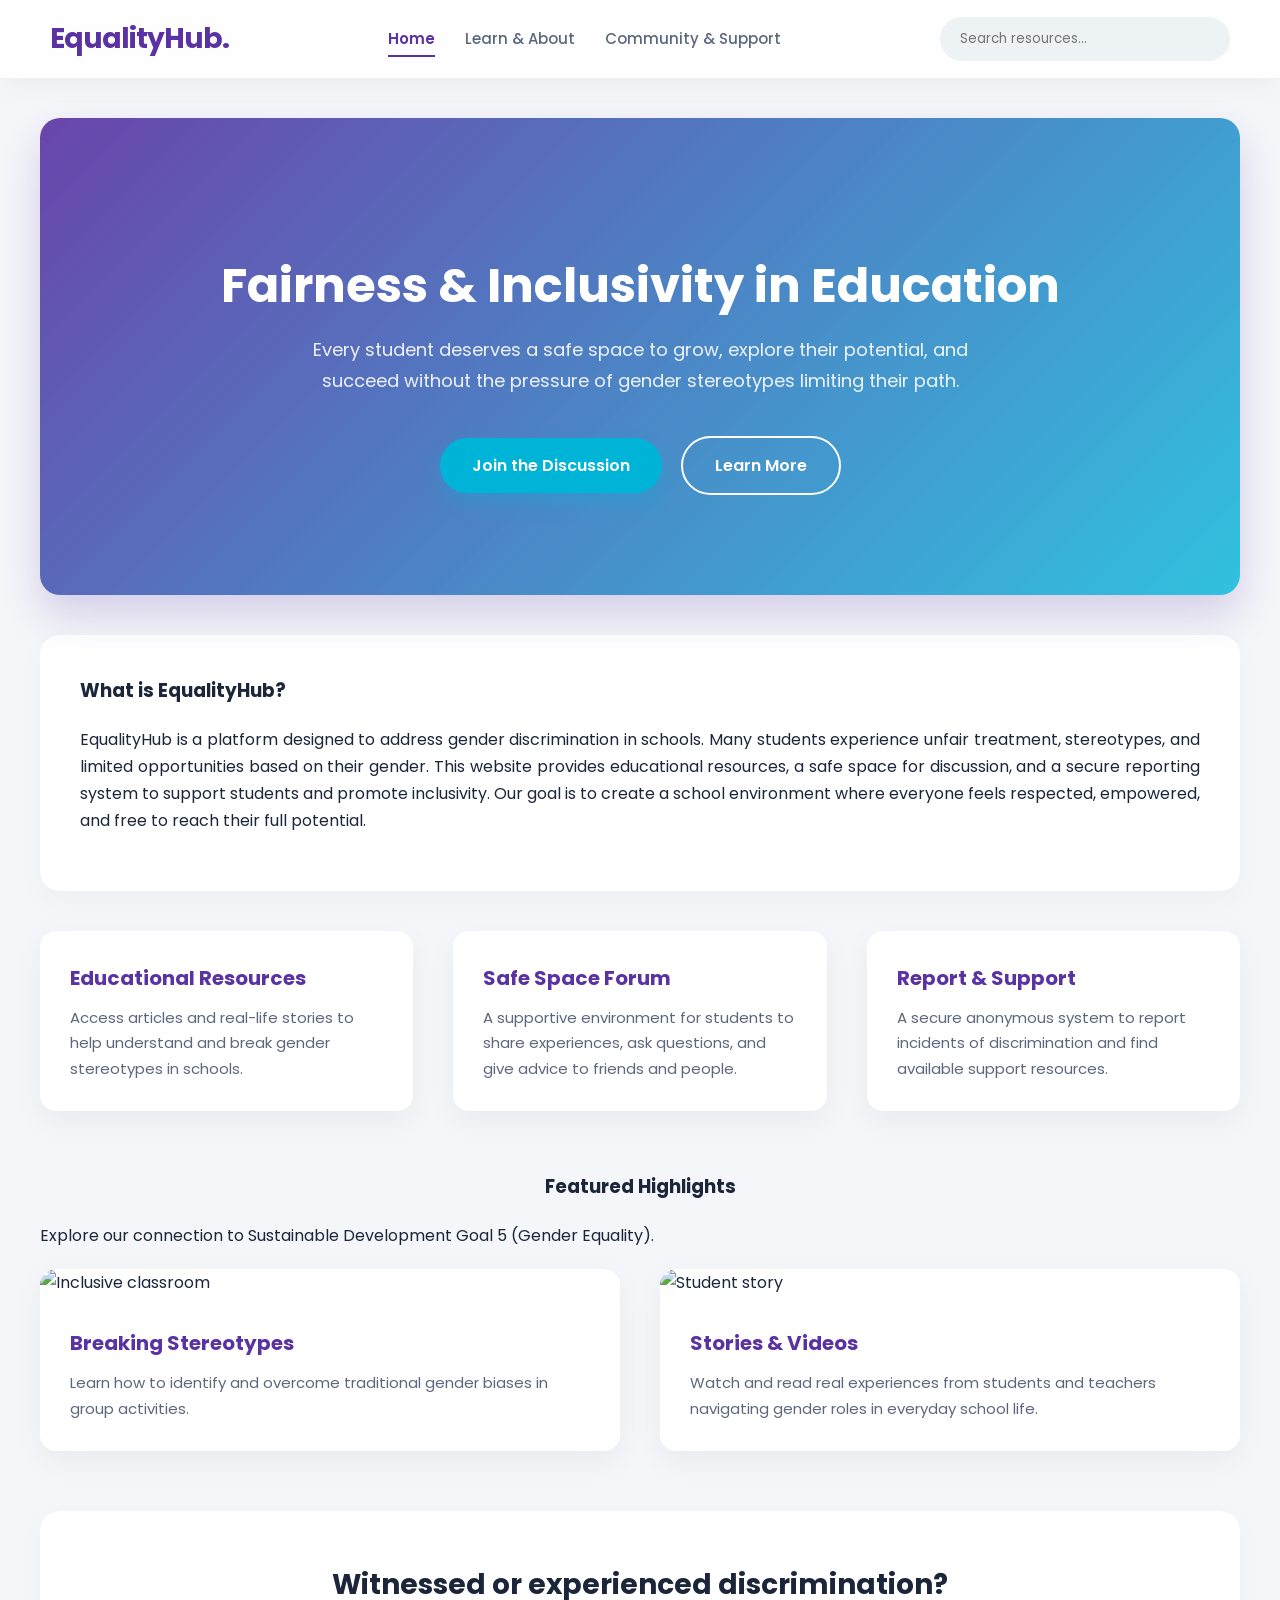
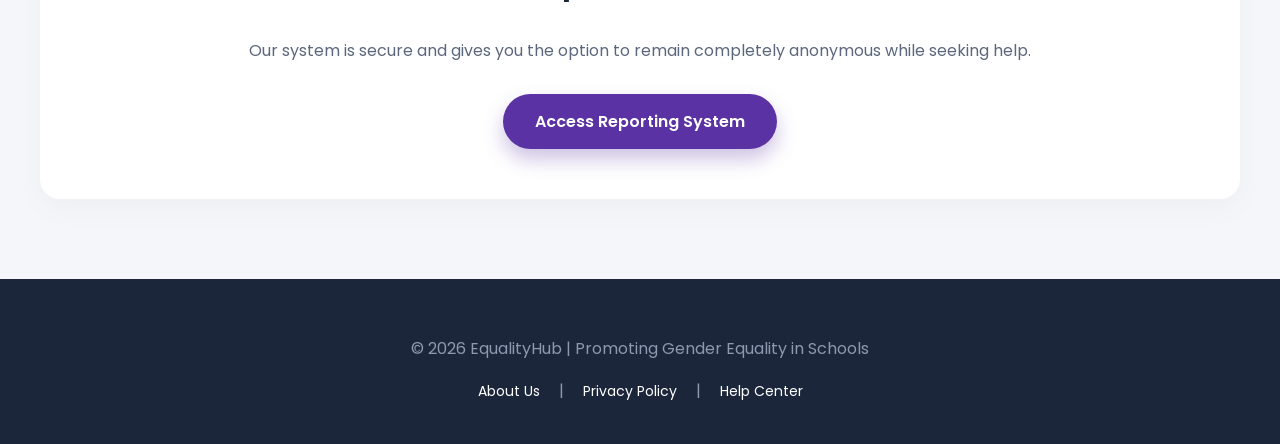
==== index.html @ 15d588fb "Week 3" ====
<!DOCTYPE html>
<html lang="en">

<head>
    <meta charset="UTF-8">
    <meta name="viewport" content="width=device-width, initial-scale=1.0">
    <title>EqualityHub | Gender Equality in Schools</title>
    <link rel="stylesheet" href="style.css">
</head>

<body>
    <header>
        <h1>EqualityHub.</h1>
        <nav>
            <a href="index.html" class="active">Home</a>
            <a href="learn.html">Learn & About</a>
            <a href="community.html">Community & Support</a>
        </nav>
        <div>
            <form action="#" method="GET">
                <input type="text" name="search" placeholder="Search resources...">
            </form>
        </div>
    </header>
    <main class="container">
        <section class="hero" style="margin-bottom: 40px;">
            <h2>Fairness & Inclusivity in Education</h2>
            <p>Every student deserves a safe space to grow, explore their potential, and <br> succeed without the
                pressure of gender stereotypes limiting their path.</p>
            <a href="community.html" class="btn">Join the Discussion</a>
            <a href="learn.html" class="btn btn-secondary">Learn More</a>
        </section>
        <section class="panel" style="margin-bottom: 40px;">
            <h3>What is EqualityHub?</h3>
            <p>
                EqualityHub is a platform designed to address gender discrimination in schools. Many students experience
                unfair treatment, stereotypes, and limited opportunities based on their gender. This website provides
                educational resources, a safe space for discussion, and a secure reporting system to support students
                and promote inclusivity. Our goal is to create a school environment where everyone feels respected,
                empowered, and free to reach their full potential.
            </p>
        </section>
        <section class="grid" style="margin-bottom: 60px;">
            <div class="card">
                <div class="card-content">
                    <h4>Educational Resources</h4>
                    <p>Access articles and real-life stories to help understand and break gender stereotypes in schools.
                    </p>
                </div>
            </div>
            <div class="card">
                <div class="card-content">
                    <h4>Safe Space Forum</h4>
                    <p>A supportive environment for students to share experiences, ask questions, and give advice to
                        friends and people.</p>
                </div>
            </div>
            <div class="card">
                <div class="card-content">
                    <h4>Report & Support</h4>
                    <p>A secure anonymous system to report incidents of discrimination and find available support
                        resources.</p>
                </div>
            </div>
        </section>
        <section style="margin-bottom: 60px;">
            <div style="text-align: center; margin-bottom: 20px;">
                <h3>Featured Highlights</h3>
                <p>Explore our connection to Sustainable Development Goal 5 (Gender Equality).</p>
            </div>
            <div class="grid">
                <a href="learn.html" style="text-decoration: none; color: inherit;">
                    <div class="card">
                        <img src="https://images.unsplash.com/photo-1522202176988-66273c2fd55f?auto=format&fit=crop&w=600&q=80"
                            alt="Inclusive classroom">
                        <div class="card-content">
                            <h4>Breaking Stereotypes</h4>
                            <p>Learn how to identify and overcome traditional gender biases in group activities.</p>
                        </div>
                    </div>
                </a>
                <a href="community.html" style="text-decoration: none; color: inherit;">
                    <div class="card">
                        <img src="https://images.unsplash.com/photo-1511629091441-ee46146481b6?auto=format&fit=crop&w=600&q=80"
                            alt="Student story">
                        <div class="card-content">
                            <h4>Stories & Videos</h4>
                            <p>Watch and read real experiences from students and teachers navigating gender roles in
                                everyday school life.</p>
                        </div>
                    </div>
                </a>
            </div>
        </section>
        <section class="cta-box">
            <h3>Witnessed or experienced discrimination?</h3>
            <p>Our system is secure and gives you the option to remain completely anonymous while seeking help.</p>
            <a href="community.html" class="btn btn-cta">Access Reporting System</a>
        </section>
    </main>
    <footer
        style="display: flex; flex-direction: column; align-items: center; justify-content: center; text-align: center;">
        <p style="text-align: center; margin-bottom: 15px;">&copy; 2026 EqualityHub | Promoting Gender Equality in
            Schools</p>
        <div>
            <a href="learn.html">About Us</a> |
            <a href="learn.html">Privacy Policy</a> |
            <a href="learn.html">Help Center</a>
        </div>
    </footer>
</body>

</html>
---- style.css ----
@import url('https://fonts.googleapis.com/css2?family=Poppins:wght@300;400;500;600;700&display=swap');

:root {
    --primary: #5a32a3;
    --primary-light: #7c4dff;
    --accent: #00b4d8;
    --accent-hover: #0096c7;
    --bg-main: #f4f6f9;
    --text-dark: #1b263b;
    --text-muted: #5c677d;
    --card-bg: #ffffff;
}

body {
    font-family: 'Poppins', sans-serif;
    margin: 0;
    padding: 0;
    background-color: var(--bg-main);
    color: var(--text-dark);
    line-height: 1.7;
}

p {
    text-align: justify;
    text-justify: inter-word;
    hyphens: auto;
}

/* --- Header & Navigation --- */
header {
    background: rgba(255, 255, 255, 0.85);
    backdrop-filter: blur(10px);
    padding: 15px 50px;
    display: flex;
    justify-content: space-between;
    align-items: center;
    position: sticky;
    top: 0;
    z-index: 1000;
    box-shadow: 0 4px 30px rgba(0, 0, 0, 0.05);
}

header h1 {
    margin: 0;
    font-size: 28px;
    font-weight: 700;
    color: var(--primary);
    letter-spacing: -1px;
}

header input {
    padding: 12px 20px;
    border: none;
    border-radius: 30px;
    background-color: #edf2f4;
    font-family: 'Poppins', sans-serif;
    outline: none;
    width: 250px;
    transition: all 0.3s;
}

header input:focus {
    background-color: #fff;
    box-shadow: 0 0 0 2px var(--primary-light);
}

nav {
    display: flex;
    gap: 30px;
}

nav a {
    color: var(--text-muted);
    text-decoration: none;
    font-weight: 500;
    font-size: 15px;
    transition: all 0.3s;
    position: relative;
}

nav a::after {
    content: '';
    position: absolute;
    width: 0;
    height: 2px;
    bottom: -5px;
    left: 0;
    background-color: var(--primary);
    transition: width 0.3s;
}

nav a:hover,
nav a.active {
    color: var(--primary);
    font-weight: 600;
}

nav a:hover::after,
nav a.active::after {
    width: 100%;
}

/* --- Global Layout --- */
.container {
    max-width: 1200px;
    margin: 40px auto;
    padding: 0 20px;
}

html {
    scroll-behavior: smooth;
}

/* --- Hero Section --- */
.hero {
    position: relative;
    padding: 100px 40px;
    text-align: center;
    border-radius: 20px;
    margin-bottom: 60px;
    background: linear-gradient(135deg, rgba(90, 50, 163, 0.9), rgba(0, 180, 216, 0.8)), url('https://images.unsplash.com/photo-1577896851231-70ef18881754?auto=format&fit=crop&w=1200&q=80') center/cover;
    color: white;
    box-shadow: 0 20px 40px rgba(90, 50, 163, 0.2);
    overflow: hidden;
}

.hero h2 {
    font-size: 48px;
    margin-bottom: 20px;
    font-weight: 700;
    line-height: 1.2;
}

.hero p {
    font-size: 18px;
    max-width: 700px;
    margin: 0 auto 40px auto;
    opacity: 0.9;
    text-align: center;
}

/* --- Buttons --- */
.btn {
    display: inline-block;
    padding: 14px 32px;
    background-color: var(--accent);
    color: white;
    text-decoration: none;
    border-radius: 30px;
    font-weight: 600;
    border: none;
    cursor: pointer;
    box-shadow: 0 10px 20px rgba(0, 180, 216, 0.3);
    transition: all 0.3s ease;
}

.btn:hover {
    background-color: var(--accent-hover);
    transform: translateY(-3px);
    box-shadow: 0 15px 25px rgba(0, 180, 216, 0.4);
}

.btn-secondary {
    background-color: transparent;
    border: 2px solid white;
    box-shadow: none;
    margin-left: 15px;
}

.btn-secondary:hover {
    background-color: white;
    color: var(--primary);
}

/* --- Cards & Grids --- */
.grid {
    display: grid;
    grid-template-columns: repeat(auto-fit, minmax(320px, 1fr));
    gap: 40px;
    margin-bottom: 60px;
}

.card {
    background-color: var(--card-bg);
    border-radius: 16px;
    overflow: hidden;
    box-shadow: 0 10px 30px rgba(0, 0, 0, 0.05);
    transition: transform 0.3s ease;
}

.card:hover {
    transform: translateY(-10px);
}

.card img {
    width: 100%;
    height: 200px;
    object-fit: cover;
}

.card-content {
    padding: 30px;
}

.card-content h4 {
    margin: 0 0 10px 0;
    color: var(--primary);
    font-size: 20px;
}

.card-content p {
    margin: 0;
    color: var(--text-muted);
    font-size: 15px;
    text-align: left;
}

/* --- Page Headers & Panels --- */
.page-header {
    text-align: center;
    padding: 60px 20px;
    background: linear-gradient(135deg, rgba(90, 50, 163, 0.05), rgba(0, 180, 216, 0.05));
    border-radius: 20px;
    margin-bottom: 40px;
}

.page-header h2 {
    color: var(--primary);
    font-size: 36px;
    margin: 0 0 10px 0;
    font-weight: 700;
}

.page-header p {
    text-align: center;
    margin: 0 auto;
    color: var(--text-muted);
}

.split-layout {
    display: grid;
    grid-template-columns: 1.2fr 0.8fr;
    gap: 40px;
    align-items: start;
}

.panel {
    background: var(--card-bg);
    padding: 40px;
    border-radius: 20px;
    box-shadow: 0 10px 30px rgba(0, 0, 0, 0.03);
    transition: box-shadow 0.3s ease;
}

.panel:hover {
    box-shadow: 0 15px 40px rgba(0, 0, 0, 0.06);
}

.panel h3 {
    margin-top: 0;
}

/* --- CTA Box --- */
.cta-box {
    background: white;
    border-radius: 20px;
    padding: 50px;
    text-align: center;
    box-shadow: 0 10px 30px rgba(0, 0, 0, 0.03);
    margin-top: 20px;
}

.cta-box h3 {
    font-size: 28px;
    color: var(--text-dark);
    margin-top: 0;
}

.cta-box p {
    color: var(--text-muted);
    font-size: 16px;
    margin-bottom: 30px;
    text-align: center;
    max-width: 800px;
    margin-left: auto;
    margin-right: auto;
}

.btn-cta {
    background-color: var(--primary) !important;
    box-shadow: 0 10px 20px rgba(90, 50, 163, 0.3) !important;
}

/* --- Community Forum --- */
.forum-post {
    display: flex;
    gap: 20px;
    padding: 20px 0;
    border-bottom: 1px solid #edf2f4;
}

.forum-post:last-child {
    border-bottom: none;
}

.avatar {
    width: 50px;
    height: 50px;
    border-radius: 50%;
    object-fit: cover;
    background-color: #e2e8f0;
}

.post-content h5 {
    margin: 0 0 5px 0;
    font-size: 18px;
    color: var(--text-dark);
}

.post-meta {
    font-size: 13px;
    color: var(--text-muted);
}

.tag {
    background: rgba(0, 180, 216, 0.1);
    color: var(--accent-hover);
    padding: 3px 10px;
    border-radius: 12px;
    font-size: 12px;
    font-weight: 600;
}

/* --- Forms --- */
.form-group {
    margin-bottom: 20px;
}

.form-group label {
    display: block;
    margin-bottom: 8px;
    font-weight: 500;
    font-size: 14px;
    color: var(--text-dark);
}

.form-control {
    width: 100%;
    padding: 14px 15px;
    border: 1px solid #e2e8f0;
    border-radius: 10px;
    font-family: inherit;
    font-size: 14px;
    background: #f8f9fa;
    transition: all 0.3s;
    box-sizing: border-box;
}

.form-control:focus {
    outline: none;
    border-color: var(--primary-light);
    background: white;
    box-shadow: 0 0 0 3px rgba(124, 77, 255, 0.1);
}

textarea.form-control {
    resize: vertical;
    min-height: 120px;
}

/* --- Learn & About Page Specifics --- */
.learn-page p {
    text-align: left;
    max-width: 850px;
}

.learn-hero {
    padding: 90px 40px;
    background:
        linear-gradient(135deg, rgba(90, 50, 163, 0.92), rgba(0, 180, 216, 0.78)),
        url("https://images.unsplash.com/photo-1529156069898-49953e39b3ac?auto=format&fit=crop&w=1400&q=80") center/cover;
    color: white;
}

.learn-hero h2 {
    color: white;
}

.learn-hero p {
    text-align: center;
    max-width: 780px;
    font-size: 17px;
    color: rgba(255, 255, 255, 0.92);
}

.eyebrow,
.section-label {
    display: inline-block;
    color: var(--accent-hover);
    font-size: 13px;
    font-weight: 700;
    letter-spacing: 1px;
    text-transform: uppercase;
    margin-bottom: 10px;
}

.learn-hero .eyebrow {
    color: white;
    background: rgba(255, 255, 255, 0.18);
    padding: 7px 14px;
    border-radius: 30px;
}

.about-box,
.learn-section,
.quick-links,
.website-features {
    background: var(--card-bg);
    padding: 45px;
    margin: 35px 0;
    border-radius: 24px;
    box-shadow: 0 10px 30px rgba(0, 0, 0, 0.05);
    overflow: hidden;
}

.about-box,
.learn-section {
    display: grid;
    grid-template-columns: 1.1fr 0.9fr;
    gap: 35px;
    align-items: center;
}

.about-box h2,
.quick-links h2,
.learn-section h2,
.website-features h2 {
    color: var(--primary);
    font-size: 30px;
    margin: 0 0 15px;
}

.quick-links {
    text-align: center;
}

.quick-links>p {
    text-align: center;
    max-width: 760px;
    margin: 0 auto;
}

.card-grid,
.feature-grid,
.impact-grid {
    display: grid;
    grid-template-columns: repeat(auto-fit, minmax(240px, 1fr));
    gap: 22px;
    margin-top: 28px;
}

.learn-card {
    background: linear-gradient(135deg, #ffffff, #f2eeff);
    padding: 28px;
    border-radius: 18px;
    text-decoration: none;
    color: var(--text-dark);
    border: 1px solid rgba(90, 50, 163, 0.08);
    transition: all 0.3s ease;
    text-align: left;
}

.learn-card:hover {
    transform: translateY(-7px);
    box-shadow: 0 14px 28px rgba(90, 50, 163, 0.12);
}

.learn-card span {
    display: inline-block;
    color: var(--primary-light);
    font-weight: 700;
    margin-bottom: 12px;
}

.learn-card h3,
.feature-card h3,
.impact-grid h3 {
    color: var(--primary);
    margin: 0 0 10px;
}

.learn-card p,
.feature-card p,
.impact-grid p {
    margin: 0;
    color: var(--text-muted);
    text-align: left;
}

.example-box {
    margin-top: 25px;
    background: #f7fbff;
    border-left: 5px solid var(--accent);
    padding: 22px;
    border-radius: 14px;
}

.example-box h3 {
    margin-top: 0;
    color: var(--primary);
}

.simple-list,
.action-list {
    margin-top: 20px;
    padding-left: 25px;
    line-height: 1.9;
}

.simple-list li,
.action-list li {
    margin-bottom: 8px;
}

.impact-grid div,
.feature-card {
    background: #f8f8ff;
    padding: 25px;
    border-radius: 16px;
    border: 1px solid rgba(90, 50, 163, 0.08);
}

.feature-card {
    border-left: 5px solid var(--primary);
}

.info-section {
    background: var(--card-bg);
    margin: 35px 0;
    padding: 0;
    border-radius: 26px;
    box-shadow: 0 12px 35px rgba(0, 0, 0, 0.05);
    overflow: hidden;
    display: grid;
    grid-template-columns: 1.1fr 0.9fr;
    min-height: 430px;
}

.info-section.reverse {
    grid-template-columns: 0.9fr 1.1fr;
}

.info-section.reverse .info-content {
    order: 2;
}

.info-section.reverse .info-visual {
    order: 1;
}

.info-content {
    padding: 55px 60px;
}

.info-content h2 {
    color: var(--primary);
    font-size: 34px;
    line-height: 1.2;
    margin: 0 0 22px;
}

.info-content p {
    text-align: left;
    color: var(--text-dark);
    font-size: 16px;
    line-height: 1.8;
    max-width: 760px;
}

.info-visual {
    position: relative;
    min-height: 100%;
    background-size: cover;
    background-position: center;
}

.info-visual::before {
    content: "";
    position: absolute;
    inset: 0;
    background: linear-gradient(135deg, rgba(90, 50, 163, 0.65), rgba(0, 180, 216, 0.45));
}

.visual-card {
    position: absolute;
    left: 35px;
    right: 35px;
    bottom: 35px;
    z-index: 2;
    background: rgba(255, 255, 255, 0.9);
    backdrop-filter: blur(12px);
    padding: 24px;
    border-radius: 20px;
}

.visual-card h3 {
    color: var(--primary);
    margin: 0 0 8px;
    font-size: 22px;
}

.visual-card p {
    margin: 0;
    text-align: left;
    color: var(--text-muted);
}

.mini-note {
    margin-top: 25px;
    padding: 22px;
    background: #f7fbff;
    border-left: 5px solid var(--accent);
    border-radius: 14px;
    color: var(--text-dark);
    line-height: 1.7;
}

.impact-mini-grid {
    display: grid;
    grid-template-columns: repeat(3, 1fr);
    gap: 14px;
    margin-top: 25px;
}

.impact-mini-grid div {
    background: #f8f8ff;
    border: 1px solid rgba(90, 50, 163, 0.08);
    padding: 18px;
    border-radius: 16px;
}

.impact-mini-grid strong,
.impact-mini-grid span {
    display: block;
}

.impact-mini-grid strong {
    color: var(--primary);
    margin-bottom: 5px;
}

.impact-mini-grid span {
    color: var(--text-muted);
    font-size: 14px;
}

/* --- Footer --- */
footer {
    background-color: #1b263b;
    color: #8d99ae;
    text-align: center;
    padding: 40px;
    margin-top: 80px;
}

footer a {
    color: white;
    text-decoration: none;
    margin: 0 15px;
    font-size: 14px;
    transition: color 0.3s;
}

footer a:hover {
    color: var(--accent);
}

/* --- Responsive Media Queries --- */
@media (max-width: 900px) {

    .info-section,
    .info-section.reverse {
        grid-template-columns: 1fr;
    }

    .info-section.reverse .info-content,
    .info-section.reverse .info-visual {
        order: initial;
    }

    .info-content {
        padding: 35px;
    }

    .info-visual {
        min-height: 280px;
    }

    .impact-mini-grid {
        grid-template-columns: 1fr;
    }
}

@media (max-width: 768px) {

    .about-box,
    .learn-section {
        grid-template-columns: 1fr;
    }

    .about-box,
    .quick-links,
    .learn-section,
    .website-features {
        padding: 28px;
    }

    .learn-hero {
        padding: 60px 25px;
    }

    .learn-hero h2 {
        font-size: 30px;
    }
}
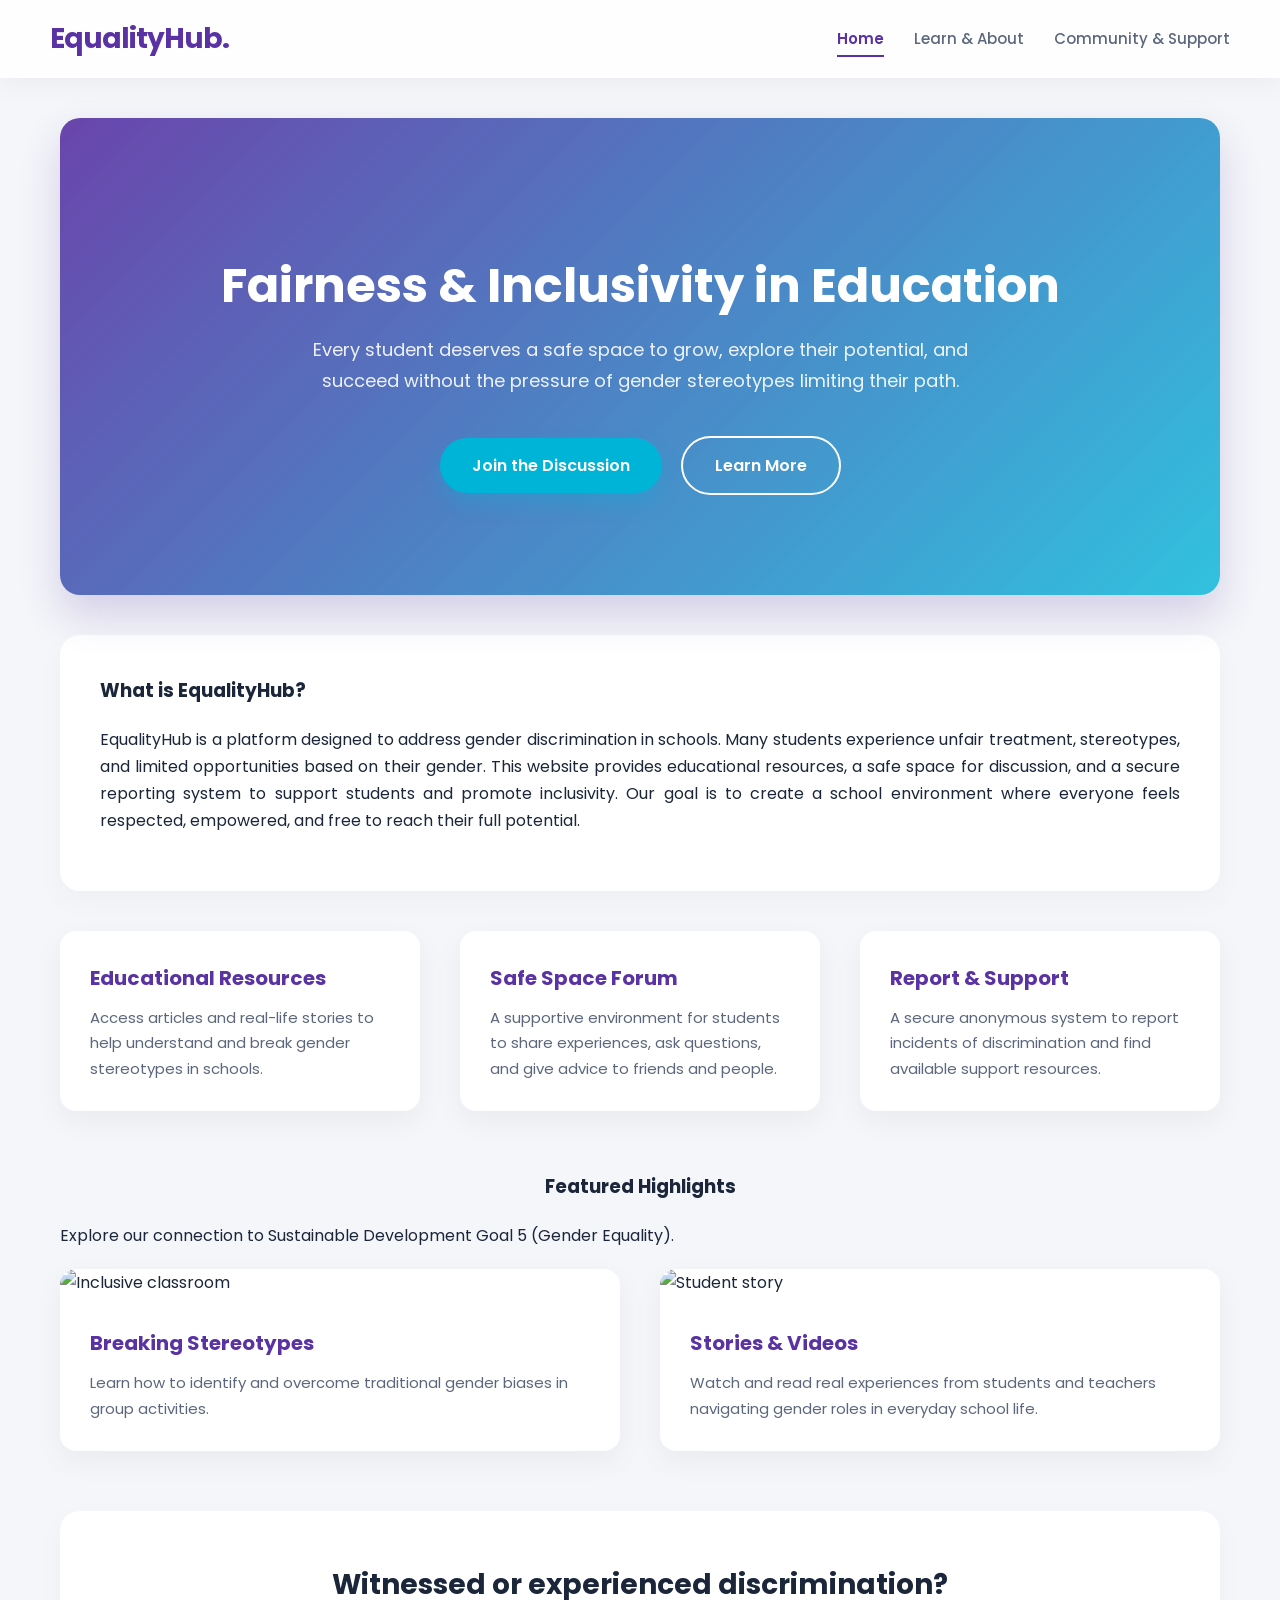
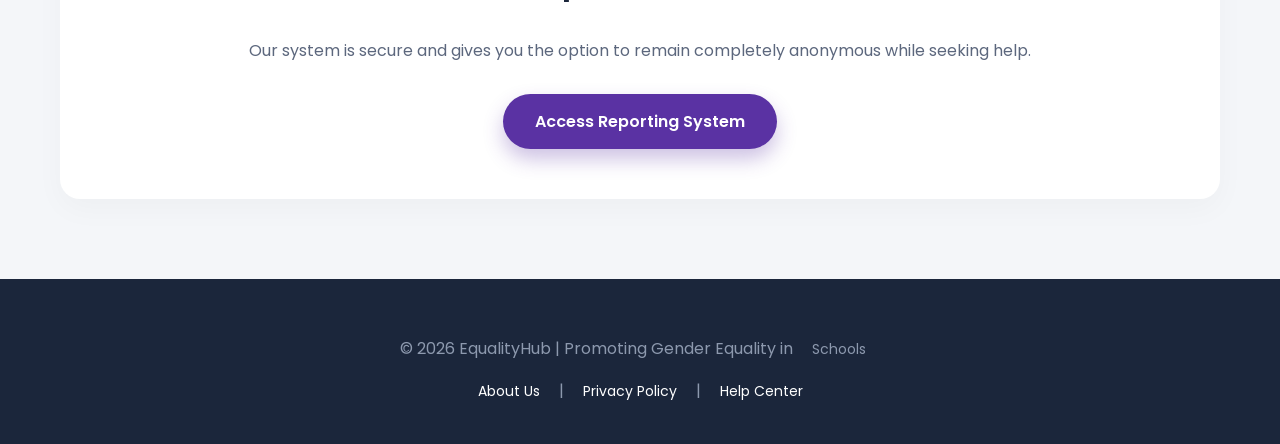
==== commit b0902dfc: "lab act 4" ====
--- a/index.html
+++ b/index.html
@@ -16,11 +16,6 @@
             <a href="learn.html">Learn & About</a>
             <a href="community.html">Community & Support</a>
         </nav>
-        <div>
-            <form action="#" method="GET">
-                <input type="text" name="search" placeholder="Search resources...">
-            </form>
-        </div>
     </header>
     <main class="container">
         <section class="hero" style="margin-bottom: 40px;">
@@ -79,7 +74,7 @@
                         </div>
                     </div>
                 </a>
-                <a href="community.html" style="text-decoration: none; color: inherit;">
+                <a href="learn.html#stories-videos" style="text-decoration: none; color: inherit;">
                     <div class="card">
                         <img src="https://images.unsplash.com/photo-1511629091441-ee46146481b6?auto=format&fit=crop&w=600&q=80"
                             alt="Student story">
@@ -98,16 +93,31 @@
             <a href="community.html" class="btn btn-cta">Access Reporting System</a>
         </section>
     </main>
+
     <footer
         style="display: flex; flex-direction: column; align-items: center; justify-content: center; text-align: center;">
-        <p style="text-align: center; margin-bottom: 15px;">&copy; 2026 EqualityHub | Promoting Gender Equality in
-            Schools</p>
+        <p style="text-align: center; margin-bottom: 15px;">&copy; 2026 EqualityHub | Promoting Gender Equality in <a
+                href="admin.html" style="color: inherit; text-decoration: none; cursor: default;">Schools</a></p>
         <div>
-            <a href="learn.html">About Us</a> |
-            <a href="learn.html">Privacy Policy</a> |
-            <a href="learn.html">Help Center</a>
+            <a href="learn.html#about">About Us</a> |
+            <a href="#"
+                onclick="showModal('Privacy Policy', 'This is a secure educational space. We do not permanently store or share your personal data with third parties. Anonymous reports remain strictly confidential.'); return false;">Privacy
+                Policy</a> |
+            <a href="#"
+                onclick="showModal('Help Center', 'If you are in immediate distress, please contact the National Equality Hotline at 1-800-EQUALITY or reach out to a trusted authority figure.'); return false;">Help
+                Center</a>
         </div>
     </footer>
+
+    <div class="modal-overlay" id="customModal">
+        <div class="modal-content">
+            <h3 id="modalTitle">Title</h3>
+            <p id="modalMessage">Message goes here.</p>
+            <button class="btn" onclick="closeModal()" style="width: 100%;">Got it</button>
+        </div>
+    </div>
+
+    <script src="script.js"></script>
 </body>
 
 </html>
--- a/style.css
+++ b/style.css
@@ -1,4 +1,8 @@
 @import url('https://fonts.googleapis.com/css2?family=Poppins:wght@300;400;500;600;700&display=swap');
+
+* {
+    box-sizing: border-box;
+}
 
 :root {
     --primary: #5a32a3;
@@ -26,7 +30,6 @@
     hyphens: auto;
 }
 
-/* --- Header & Navigation --- */
 header {
     background: rgba(255, 255, 255, 0.85);
     backdrop-filter: blur(10px);
@@ -100,7 +103,6 @@
     width: 100%;
 }
 
-/* --- Global Layout --- */
 .container {
     max-width: 1200px;
     margin: 40px auto;
@@ -111,7 +113,6 @@
     scroll-behavior: smooth;
 }
 
-/* --- Hero Section --- */
 .hero {
     position: relative;
     padding: 100px 40px;
@@ -139,7 +140,6 @@
     text-align: center;
 }
 
-/* --- Buttons --- */
 .btn {
     display: inline-block;
     padding: 14px 32px;
@@ -172,7 +172,6 @@
     color: var(--primary);
 }
 
-/* --- Cards & Grids --- */
 .grid {
     display: grid;
     grid-template-columns: repeat(auto-fit, minmax(320px, 1fr));
@@ -215,7 +214,6 @@
     text-align: left;
 }
 
-/* --- Page Headers & Panels --- */
 .page-header {
     text-align: center;
     padding: 60px 20px;
@@ -260,7 +258,6 @@
     margin-top: 0;
 }
 
-/* --- CTA Box --- */
 .cta-box {
     background: white;
     border-radius: 20px;
@@ -291,7 +288,6 @@
     box-shadow: 0 10px 20px rgba(90, 50, 163, 0.3) !important;
 }
 
-/* --- Community Forum --- */
 .forum-post {
     display: flex;
     gap: 20px;
@@ -331,7 +327,6 @@
     font-weight: 600;
 }
 
-/* --- Forms --- */
 .form-group {
     margin-bottom: 20px;
 }
@@ -368,7 +363,6 @@
     min-height: 120px;
 }
 
-/* --- Learn & About Page Specifics --- */
 .learn-page p {
     text-align: left;
     max-width: 850px;
@@ -654,7 +648,6 @@
     font-size: 14px;
 }
 
-/* --- Footer --- */
 footer {
     background-color: #1b263b;
     color: #8d99ae;
@@ -675,7 +668,6 @@
     color: var(--accent);
 }
 
-/* --- Responsive Media Queries --- */
 @media (max-width: 900px) {
 
     .info-section,
@@ -722,4 +714,74 @@
     .learn-hero h2 {
         font-size: 30px;
     }
+}
+
+/* --- CUSTOM MODAL UI --- */
+.modal-overlay {
+    position: fixed;
+    top: 0;
+    left: 0;
+    width: 100%;
+    height: 100%;
+    background: rgba(27, 38, 59, 0.6);
+    backdrop-filter: blur(5px);
+    display: flex;
+    justify-content: center;
+    align-items: center;
+    z-index: 2000;
+    opacity: 0;
+    visibility: hidden;
+    transition: all 0.3s ease;
+}
+
+.modal-overlay.active {
+    opacity: 1;
+    visibility: visible;
+}
+
+.modal-content {
+    background: var(--card-bg);
+    padding: 40px;
+    border-radius: 20px;
+    max-width: 450px;
+    width: 90%;
+    text-align: center;
+    box-shadow: 0 20px 50px rgba(0, 0, 0, 0.2);
+    transform: translateY(20px);
+    transition: transform 0.3s ease;
+}
+
+.modal-overlay.active .modal-content {
+    transform: translateY(0);
+}
+
+.modal-content h3 {
+    color: var(--primary);
+    margin-top: 0;
+    font-size: 24px;
+}
+
+.modal-content p {
+    color: var(--text-muted);
+    margin-bottom: 30px;
+    font-size: 15px;
+    text-align: center;
+}
+
+/* Badge styling for Admin Panel */
+.status-badge {
+    padding: 5px 10px;
+    border-radius: 12px;
+    font-size: 12px;
+    font-weight: 600;
+}
+
+.status-new {
+    background: #fee2e2;
+    color: #ef4444;
+}
+
+.status-resolved {
+    background: #dcfce7;
+    color: #22c55e;
 }
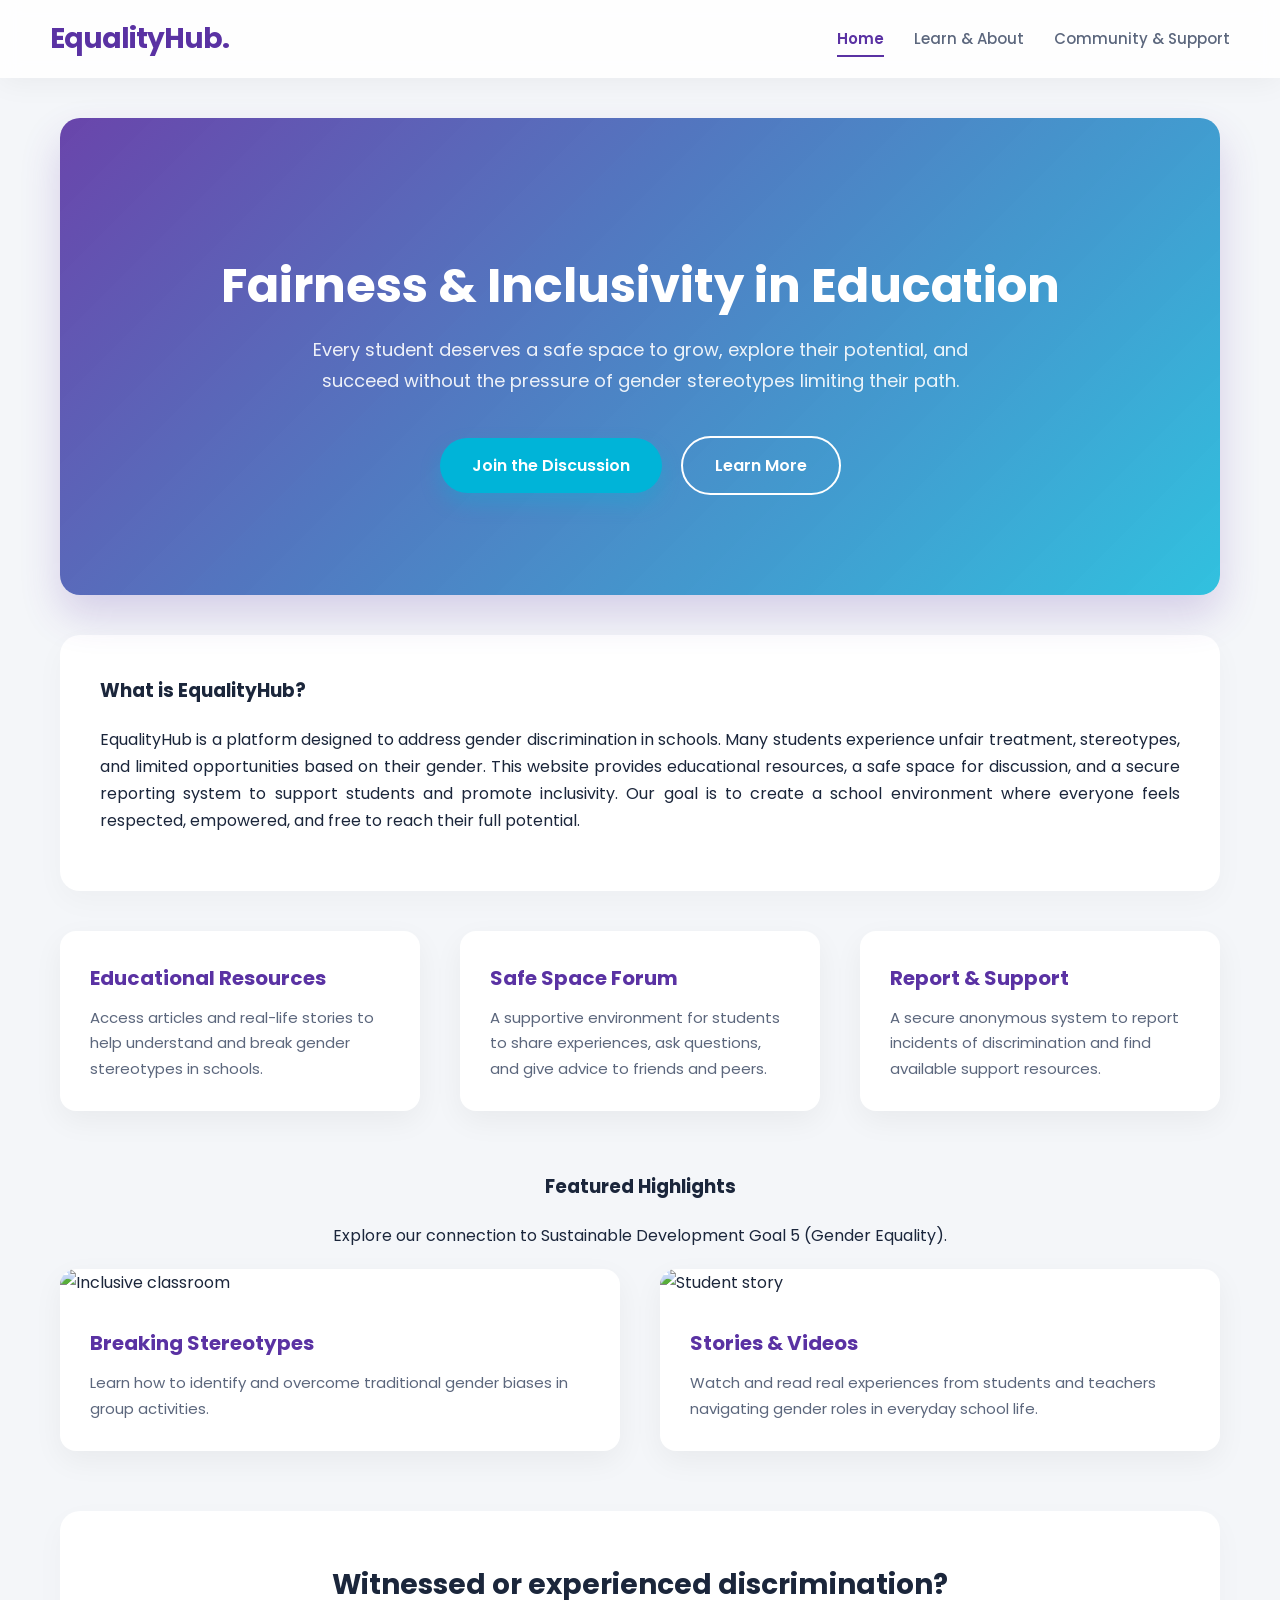
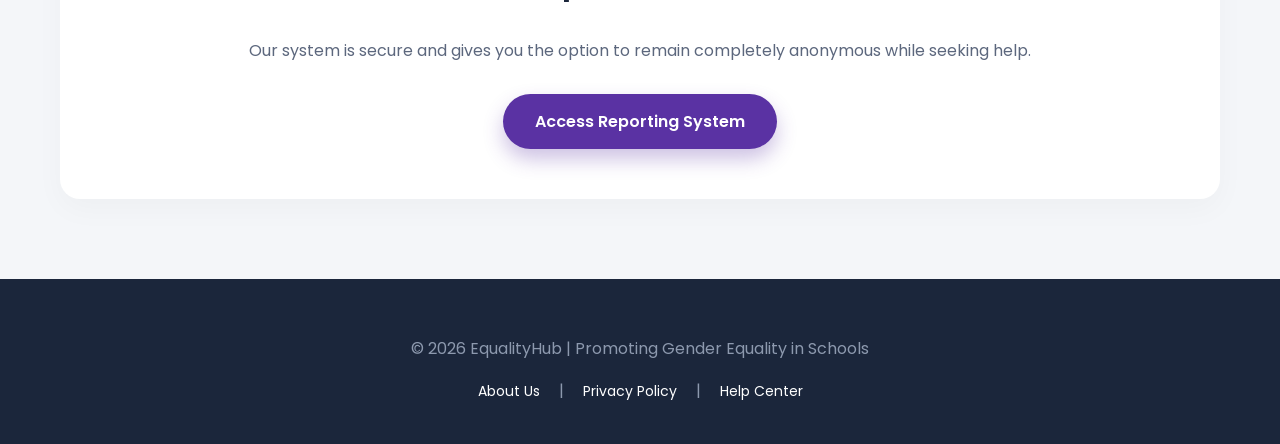
==== commit c8461130: "final" ====
--- a/index.html
+++ b/index.html
@@ -5,6 +5,7 @@
     <meta charset="UTF-8">
     <meta name="viewport" content="width=device-width, initial-scale=1.0">
     <title>EqualityHub | Gender Equality in Schools</title>
+    <link rel="icon" href="data:image/svg+xml,<svg xmlns='http://www.w3.org/2000/svg' viewBox='0 0 100 100'><text y='.9em' font-size='90'>⚖️</text></svg>">
     <link rel="stylesheet" href="style.css">
 </head>
 
@@ -17,6 +18,7 @@
             <a href="community.html">Community & Support</a>
         </nav>
     </header>
+
     <main class="container">
         <section class="hero" style="margin-bottom: 40px;">
             <h2>Fairness & Inclusivity in Education</h2>
@@ -25,6 +27,7 @@
             <a href="community.html" class="btn">Join the Discussion</a>
             <a href="learn.html" class="btn btn-secondary">Learn More</a>
         </section>
+
         <section class="panel" style="margin-bottom: 40px;">
             <h3>What is EqualityHub?</h3>
             <p>
@@ -35,6 +38,7 @@
                 empowered, and free to reach their full potential.
             </p>
         </section>
+
         <section class="grid" style="margin-bottom: 60px;">
             <div class="card">
                 <div class="card-content">
@@ -47,7 +51,7 @@
                 <div class="card-content">
                     <h4>Safe Space Forum</h4>
                     <p>A supportive environment for students to share experiences, ask questions, and give advice to
-                        friends and people.</p>
+                        friends and peers.</p>
                 </div>
             </div>
             <div class="card">
@@ -58,6 +62,7 @@
                 </div>
             </div>
         </section>
+
         <section style="margin-bottom: 60px;">
             <div style="text-align: center; margin-bottom: 20px;">
                 <h3>Featured Highlights</h3>
@@ -87,6 +92,7 @@
                 </a>
             </div>
         </section>
+
         <section class="cta-box">
             <h3>Witnessed or experienced discrimination?</h3>
             <p>Our system is secure and gives you the option to remain completely anonymous while seeking help.</p>
@@ -94,28 +100,26 @@
         </section>
     </main>
 
-    <footer
-        style="display: flex; flex-direction: column; align-items: center; justify-content: center; text-align: center;">
-        <p style="text-align: center; margin-bottom: 15px;">&copy; 2026 EqualityHub | Promoting Gender Equality in <a
-                href="admin.html" style="color: inherit; text-decoration: none; cursor: default;">Schools</a></p>
+    <footer style="display: flex; flex-direction: column; align-items: center; justify-content: center; text-align: center;">
+        <p style="text-align: center; margin-bottom: 15px;">&copy; 2026 EqualityHub | Promoting Gender Equality in Schools</p>
         <div>
-            <a href="learn.html#about">About Us</a> |
-            <a href="#"
-                onclick="showModal('Privacy Policy', 'This is a secure educational space. We do not permanently store or share your personal data with third parties. Anonymous reports remain strictly confidential.'); return false;">Privacy
-                Policy</a> |
-            <a href="#"
-                onclick="showModal('Help Center', 'If you are in immediate distress, please contact the National Equality Hotline at 1-800-EQUALITY or reach out to a trusted authority figure.'); return false;">Help
-                Center</a>
+            <a href="#" onclick="showModal('About Us', 'EqualityHub is a platform designed to address gender discrimination in schools. We provide educational resources, a safe space for discussion, and a secure reporting system to create a school environment where everyone feels respected and empowered.'); return false;">About Us</a> |
+            <a href="#" onclick="showModal('Privacy Policy', 'This is a secure educational space. We do not permanently store or share your personal data with third parties. Anonymous reports remain strictly confidential.'); return false;">Privacy Policy</a> |
+            <a href="#" onclick="showModal('Help Center', 'For immediate assistance, please contact the PNP Women & Children Protection at 0919-777-7377 or the NCMH Mental Health Crisis Hotline at 1553 (Luzon Toll-Free). You are not alone.'); return false;">Help Center</a>
         </div>
     </footer>
 
     <div class="modal-overlay" id="customModal">
         <div class="modal-content">
             <h3 id="modalTitle">Title</h3>
-            <p id="modalMessage">Message goes here.</p>
-            <button class="btn" onclick="closeModal()" style="width: 100%;">Got it</button>
+            <div id="modalMessage">Message goes here.</div>
+            <button class="btn" onclick="closeModal()" style="width: 100%; margin-top: 15px;">Got it</button>
         </div>
     </div>
+
+    <button id="backToTop" class="btn"
+        style="position: fixed; bottom: 30px; right: 30px; display: none; z-index: 1000; padding: 10px 20px; border-radius: 30px; box-shadow: 0 4px 15px rgba(0,0,0,0.15);">↑
+        Top</button>
 
     <script src="script.js"></script>
 </body>
--- a/style.css
+++ b/style.css
@@ -22,9 +22,6 @@
     background-color: var(--bg-main);
     color: var(--text-dark);
     line-height: 1.7;
-}
-
-p {
     text-align: justify;
     text-justify: inter-word;
     hyphens: auto;
